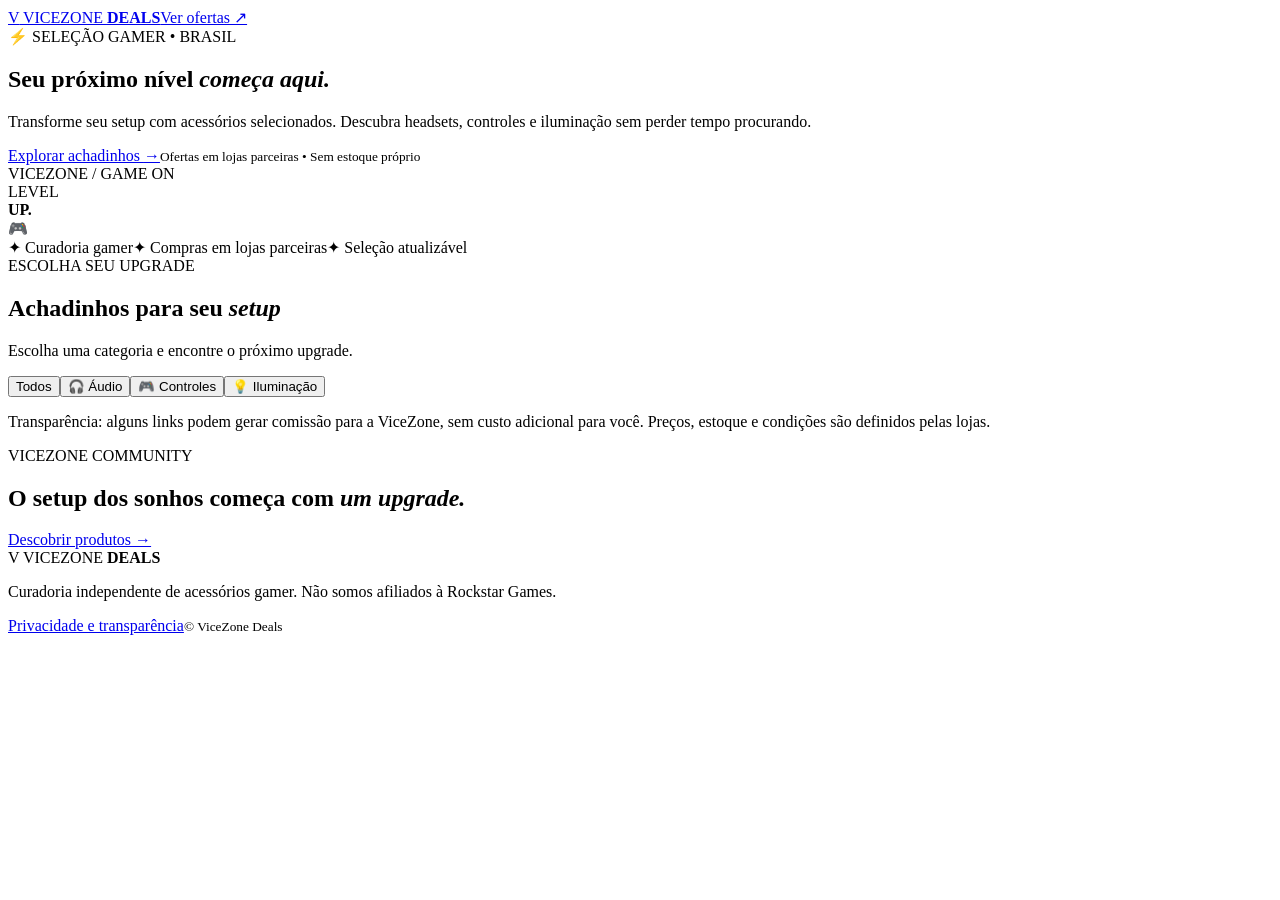
==== index.html @ 6a2cc61e "feat: publish ViceZone Deals landing page (index.html)" ====
<!doctype html><html lang="pt-BR"><head><meta charset="utf-8"><meta name="viewport" content="width=device-width,initial-scale=1"><meta name="theme-color" content="#090c19"><meta name="description" content="ViceZone Deals: acessórios gamer selecionados, setups e achadinhos."><title>ViceZone Deals | Seu próximo nível</title><link rel="stylesheet" href="assets/styles.css"></head><body><header class="top"><a class="logo" href="./"><span class="mark">V</span> VICEZONE <b>DEALS</b></a><a class="toplink" href="#ofertas">Ver ofertas ↗</a></header><main><section class="hero"><div class="glow"></div><div class="hero-inner"><span class="eyebrow">⚡ SELEÇÃO GAMER • BRASIL</span><h1>Seu próximo nível <em>começa aqui.</em></h1><p>Transforme seu setup com acessórios selecionados. Descubra headsets, controles e iluminação sem perder tempo procurando.</p><a class="cta" href="#ofertas">Explorar achadinhos <span>→</span></a><small>Ofertas em lojas parceiras • Sem estoque próprio</small></div><div class="hero-art"><div class="screen"><div class="screen-top">VICEZONE / GAME ON</div><div class="neon">LEVEL<br><strong>UP.</strong></div><div class="bars"><i></i><i></i><i></i><i></i><i></i><i></i><i></i></div></div><div class="controller">🎮</div></div></section><section class="features"><span>✦ Curadoria gamer</span><span>✦ Compras em lojas parceiras</span><span>✦ Seleção atualizável</span></section><section class="catalog" id="ofertas"><div class="section-heading"><div><span class="eyebrow">ESCOLHA SEU UPGRADE</span><h2>Achadinhos para seu <em>setup</em></h2></div><p>Escolha uma categoria e encontre o próximo upgrade.</p></div><div class="filters" role="group" aria-label="Filtrar produtos"><button class="active" data-filter="todos">Todos</button><button data-filter="audio">🎧 Áudio</button><button data-filter="controles">🎮 Controles</button><button data-filter="iluminacao">💡 Iluminação</button></div><div class="grid" id="products" aria-live="polite"></div><p class="disclaimer">Transparência: alguns links podem gerar comissão para a ViceZone, sem custo adicional para você. Preços, estoque e condições são definidos pelas lojas.</p></section><section class="bottom"><span class="eyebrow">VICEZONE COMMUNITY</span><h2>O setup dos sonhos começa com <em>um upgrade.</em></h2><a class="cta" href="#ofertas">Descobrir produtos →</a></section></main><footer><div class="logo"><span class="mark">V</span> VICEZONE <b>DEALS</b></div><p>Curadoria independente de acessórios gamer. Não somos afiliados à Rockstar Games.</p><a href="politica.html">Privacidade e transparência</a><small>© <span id="year"></span> ViceZone Deals</small></footer><script type="module" src="js/app.js"></script></body></html>
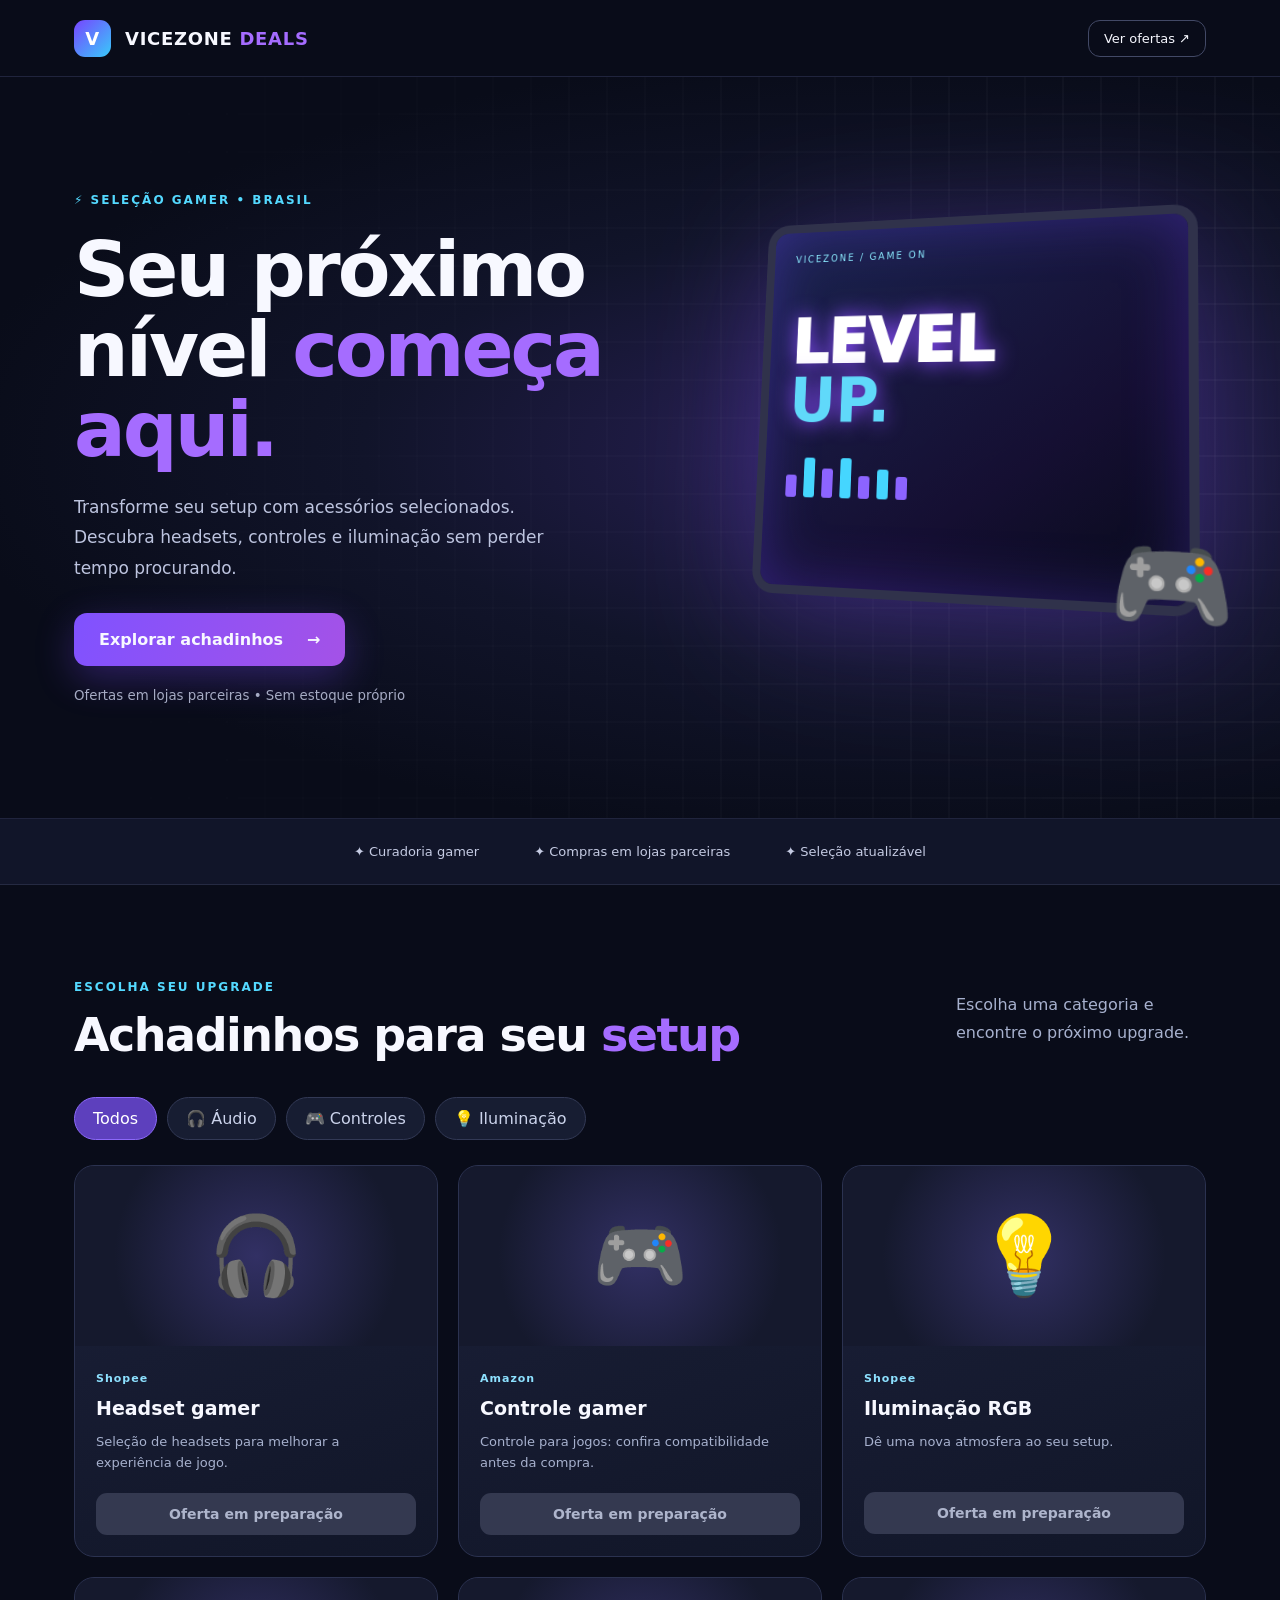
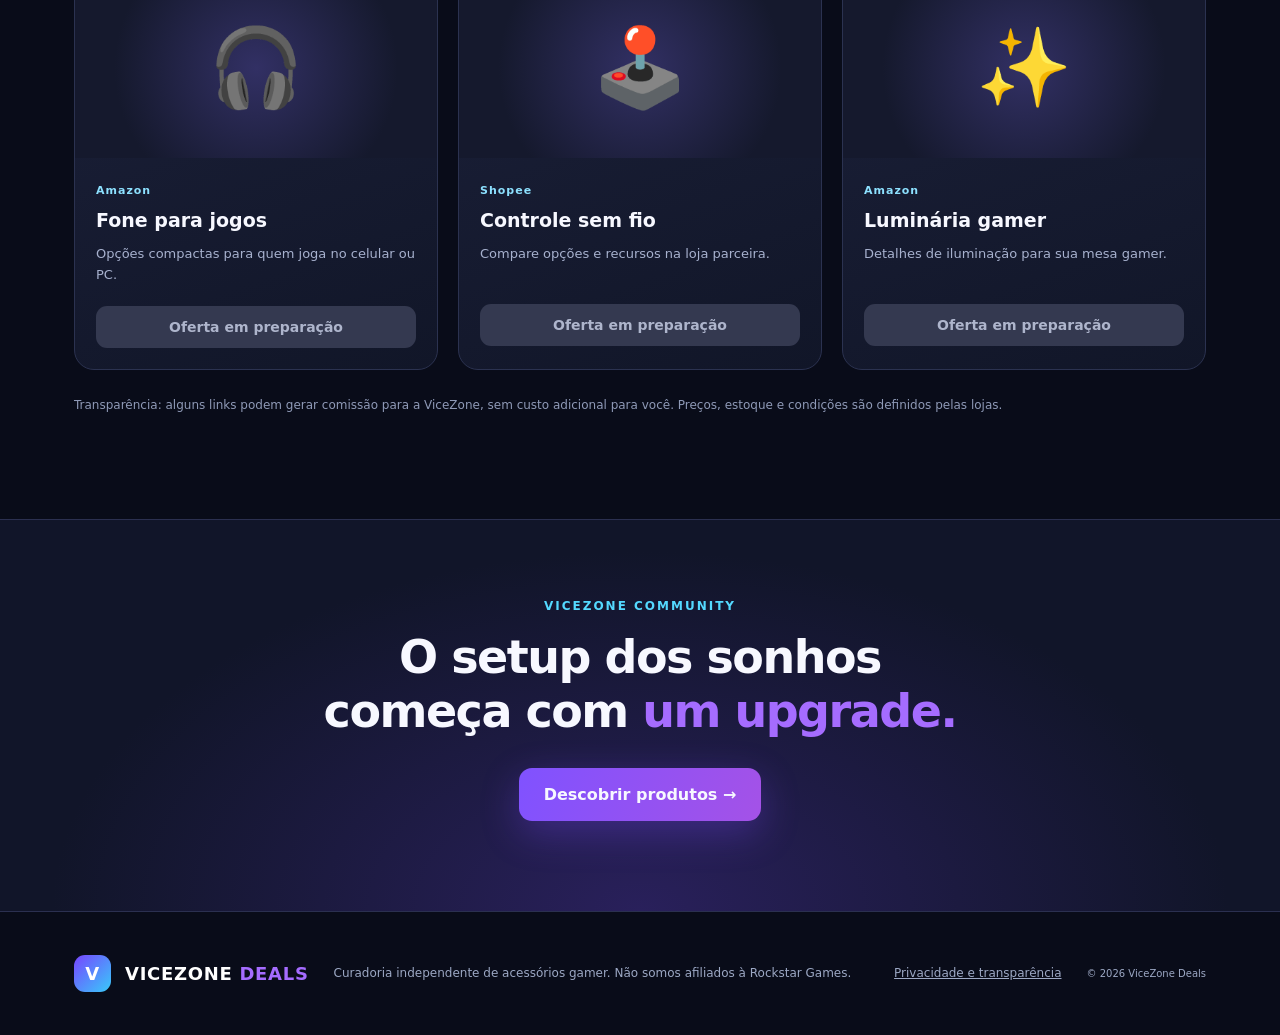
==== commit c9eef1dd: "feat: register favicon on landing page" ====
--- a/index.html
+++ b/index.html
@@ -1 +1 @@
-<!doctype html><html lang="pt-BR"><head><meta charset="utf-8"><meta name="viewport" content="width=device-width,initial-scale=1"><meta name="theme-color" content="#090c19"><meta name="description" content="ViceZone Deals: acessórios gamer selecionados, setups e achadinhos."><title>ViceZone Deals | Seu próximo nível</title><link rel="stylesheet" href="assets/styles.css"></head><body><header class="top"><a class="logo" href="./"><span class="mark">V</span> VICEZONE <b>DEALS</b></a><a class="toplink" href="#ofertas">Ver ofertas ↗</a></header><main><section class="hero"><div class="glow"></div><div class="hero-inner"><span class="eyebrow">⚡ SELEÇÃO GAMER • BRASIL</span><h1>Seu próximo nível <em>começa aqui.</em></h1><p>Transforme seu setup com acessórios selecionados. Descubra headsets, controles e iluminação sem perder tempo procurando.</p><a class="cta" href="#ofertas">Explorar achadinhos <span>→</span></a><small>Ofertas em lojas parceiras • Sem estoque próprio</small></div><div class="hero-art"><div class="screen"><div class="screen-top">VICEZONE / GAME ON</div><div class="neon">LEVEL<br><strong>UP.</strong></div><div class="bars"><i></i><i></i><i></i><i></i><i></i><i></i><i></i></div></div><div class="controller">🎮</div></div></section><section class="features"><span>✦ Curadoria gamer</span><span>✦ Compras em lojas parceiras</span><span>✦ Seleção atualizável</span></section><section class="catalog" id="ofertas"><div class="section-heading"><div><span class="eyebrow">ESCOLHA SEU UPGRADE</span><h2>Achadinhos para seu <em>setup</em></h2></div><p>Escolha uma categoria e encontre o próximo upgrade.</p></div><div class="filters" role="group" aria-label="Filtrar produtos"><button class="active" data-filter="todos">Todos</button><button data-filter="audio">🎧 Áudio</button><button data-filter="controles">🎮 Controles</button><button data-filter="iluminacao">💡 Iluminação</button></div><div class="grid" id="products" aria-live="polite"></div><p class="disclaimer">Transparência: alguns links podem gerar comissão para a ViceZone, sem custo adicional para você. Preços, estoque e condições são definidos pelas lojas.</p></section><section class="bottom"><span class="eyebrow">VICEZONE COMMUNITY</span><h2>O setup dos sonhos começa com <em>um upgrade.</em></h2><a class="cta" href="#ofertas">Descobrir produtos →</a></section></main><footer><div class="logo"><span class="mark">V</span> VICEZONE <b>DEALS</b></div><p>Curadoria independente de acessórios gamer. Não somos afiliados à Rockstar Games.</p><a href="politica.html">Privacidade e transparência</a><small>© <span id="year"></span> ViceZone Deals</small></footer><script type="module" src="js/app.js"></script></body></html>+<!doctype html><html lang="pt-BR"><head><meta charset="utf-8"><meta name="viewport" content="width=device-width,initial-scale=1"><meta name="theme-color" content="#090c19"><meta name="description" content="ViceZone Deals: acessórios gamer selecionados, setups e achadinhos."><title>ViceZone Deals | Seu próximo nível</title><link rel="icon" type="image/svg+xml" href="favicon.svg"><link rel="stylesheet" href="assets/styles.css"></head><body><header class="top"><a class="logo" href="./"><span class="mark">V</span> VICEZONE <b>DEALS</b></a><a class="toplink" href="#ofertas">Ver ofertas ↗</a></header><main><section class="hero"><div class="glow"></div><div class="hero-inner"><span class="eyebrow">⚡ SELEÇÃO GAMER • BRASIL</span><h1>Seu próximo nível <em>começa aqui.</em></h1><p>Transforme seu setup com acessórios selecionados. Descubra headsets, controles e iluminação sem perder tempo procurando.</p><a class="cta" href="#ofertas">Explorar achadinhos <span>→</span></a><small>Ofertas em lojas parceiras • Sem estoque próprio</small></div><div class="hero-art"><div class="screen"><div class="screen-top">VICEZONE / GAME ON</div><div class="neon">LEVEL<br><strong>UP.</strong></div><div class="bars"><i></i><i></i><i></i><i></i><i></i><i></i><i></i></div></div><div class="controller">🎮</div></div></section><section class="features"><span>✦ Curadoria gamer</span><span>✦ Compras em lojas parceiras</span><span>✦ Seleção atualizável</span></section><section class="catalog" id="ofertas"><div class="section-heading"><div><span class="eyebrow">ESCOLHA SEU UPGRADE</span><h2>Achadinhos para seu <em>setup</em></h2></div><p>Escolha uma categoria e encontre o próximo upgrade.</p></div><div class="filters" role="group" aria-label="Filtrar produtos"><button class="active" data-filter="todos">Todos</button><button data-filter="audio">🎧 Áudio</button><button data-filter="controles">🎮 Controles</button><button data-filter="iluminacao">💡 Iluminação</button></div><div class="grid" id="products" aria-live="polite"></div><p class="disclaimer">Transparência: alguns links podem gerar comissão para a ViceZone, sem custo adicional para você. Preços, estoque e condições são definidos pelas lojas.</p></section><section class="bottom"><span class="eyebrow">VICEZONE COMMUNITY</span><h2>O setup dos sonhos começa com <em>um upgrade.</em></h2><a class="cta" href="#ofertas">Descobrir produtos →</a></section></main><footer><div class="logo"><span class="mark">V</span> VICEZONE <b>DEALS</b></div><p>Curadoria independente de acessórios gamer. Não somos afiliados à Rockstar Games.</p><a href="politica.html">Privacidade e transparência</a><small>© <span id="year"></span> ViceZone Deals</small></footer><script type="module" src="js/app.js"></script></body></html>
--- a/assets/styles.css
+++ b/assets/styles.css
@@ -0,0 +1 @@
+:root{color-scheme:dark;--bg:#090c19;--card:#151a2e;--line:#29304b;--text:#f7f8ff;--muted:#a7b1ce;--purple:#a56cff;--cyan:#54d9ff}*{box-sizing:border-box}html{scroll-behavior:smooth}body{margin:0;background:var(--bg);color:var(--text);font-family:Inter,system-ui,-apple-system,Segoe UI,Arial,sans-serif}a{color:inherit;text-decoration:none}button{font:inherit;cursor:pointer}.top{height:76px;max-width:1180px;margin:auto;padding:0 24px;display:flex;align-items:center;justify-content:space-between}.logo{display:flex;align-items:center;gap:7px;font-size:18px;font-weight:900;letter-spacing:.7px}.logo b{color:var(--purple)}.mark{display:grid;place-items:center;background:linear-gradient(135deg,#7745ff,#38cafa);width:37px;height:37px;border-radius:11px;color:white;margin-right:7px}.toplink{border:1px solid #424966;padding:10px 15px;border-radius:12px;font-size:13px}.hero{position:relative;overflow:hidden;background:radial-gradient(ellipse at 70% 50%,#292057 0%,#11142a 42%,#090c19 75%);border-block:1px solid #20243d}.hero:before{content:'';position:absolute;inset:0;background:linear-gradient(transparent 95%,#ffffff08 96%),linear-gradient(90deg,transparent 95%,#ffffff08 96%);background-size:38px 38px;mask-image:linear-gradient(90deg,transparent,#000)}.hero-inner{position:relative;z-index:1;max-width:1180px;margin:auto;padding:112px 24px 115px;width:100%}.eyebrow{font-size:12px;font-weight:800;letter-spacing:2px;color:var(--cyan)}h1{font-size:clamp(43px,6vw,79px);line-height:1.04;max-width:710px;letter-spacing:-3px;margin:22px 0}h1 em,h2 em{font-style:normal;color:var(--purple)}.hero p{font-size:17px;line-height:1.8;max-width:520px;color:#bdc4df;margin-bottom:30px}.cta{display:inline-flex;align-items:center;gap:24px;padding:17px 25px;background:linear-gradient(110deg,#8052ff,#a452e7);font-weight:800;border-radius:13px;box-shadow:0 12px 38px #7d49ff50}.cta:hover{filter:brightness(1.15)}.hero small{display:block;margin-top:22px;color:#a6abc4}.hero-art{position:absolute;right:7%;top:18%;width:35%;transform:perspective(800px) rotateY(-13deg) rotateX(6deg);filter:drop-shadow(0 20px 65px #7e4cf64f)}.screen{aspect-ratio:1.15;background:linear-gradient(145deg,#1b2450,#150f32 65%,#080b1a);border:9px solid #30324b;border-radius:23px;padding:24px;box-shadow:inset 0 0 60px #6d42fb50}.screen-top{font-size:10px;color:#8beaff;letter-spacing:2px}.neon{margin-top:55px;font-size:clamp(30px,5vw,80px);font-weight:1000;line-height:.95;color:#fff;text-shadow:0 0 22px #8a4dff}.neon strong{color:#60d9fa}.bars{display:flex;align-items:end;gap:8px;height:45px;margin-top:25px}.bars i{width:12px;background:#8c64ff;height:50%;border-radius:3px}.bars i:nth-child(2n){height:90%;background:#45d6ff}.bars i:nth-child(3n){height:65%}.controller{position:absolute;right:-30px;bottom:-25px;font-size:90px}.features{display:flex;justify-content:center;gap:55px;flex-wrap:wrap;padding:25px;background:#111529;border-bottom:1px solid #252a42;color:#c5cbe3;font-size:13px}.catalog{max-width:1180px;margin:auto;padding:90px 24px}.section-heading{display:flex;justify-content:space-between;align-items:end;gap:25px}.section-heading p{max-width:250px;color:var(--muted);line-height:1.7}.section-heading h2,.bottom h2{font-size:clamp(29px,4vw,46px);letter-spacing:-1.5px;margin:13px 0 0}.filters{display:flex;flex-wrap:wrap;gap:10px;margin:35px 0 25px}.filters button{background:#171d32;border:1px solid #323955;color:#cbd3eb;padding:11px 18px;border-radius:99px}.filters button.active,.filters button:hover{background:#5d40bd;color:white;border-color:#8c69f9}.grid{display:grid;grid-template-columns:repeat(3,minmax(0,1fr));gap:20px}.product{background:linear-gradient(160deg,#1b2039,#111628);border:1px solid #2b3250;border-radius:20px;overflow:hidden;transition:transform .2s}.product:hover{transform:translateY(-4px);border-color:#6954a8}.visual{height:180px;background:radial-gradient(circle at center,#323064,#15192d 70%);display:grid;place-items:center;font-size:77px}.product-body{padding:21px}.store{font-size:11px;letter-spacing:1px;font-weight:800;color:#8de1ff}.product h3{font-size:19px;margin:11px 0}.product p{font-size:13px;line-height:1.6;color:var(--muted);min-height:40px}.product a,.product .disabled{display:block;text-align:center;padding:13px;background:#7350e5;border-radius:11px;font-size:14px;font-weight:800;margin-top:20px}.product .disabled{background:#343950;color:#aeb5cc;cursor:not-allowed}.disclaimer{color:#8f9ab7;font-size:12px;line-height:1.8;margin-top:25px}.bottom{text-align:center;padding:75px 20px 90px;background:radial-gradient(ellipse at 50% 100%,#29205b,#111529 65%);border-block:1px solid #2b3050}.bottom h2{max-width:650px;margin:16px auto 30px}footer{max-width:1180px;margin:auto;padding:40px 24px;display:flex;gap:25px;align-items:center;flex-wrap:wrap;color:#9ca8c4;font-size:12px}footer .logo{color:white}footer p{flex:1;min-width:180px;line-height:1.6}footer a{text-decoration:underline}@media(max-width:900px){.hero-art{opacity:.17;width:60%;right:-10%;top:15%}.hero-inner{padding-block:85px}.grid{grid-template-columns:repeat(2,minmax(0,1fr))}.features{gap:18px}}@media(max-width:580px){.top{height:67px;padding-inline:16px}.logo{font-size:14px}.mark{width:30px;height:30px}.toplink{font-size:11px}.hero-inner{padding:75px 20px 80px}h1{letter-spacing:-1.5px}.hero p{font-size:15px}.hero-art{display:none}.features{justify-content:flex-start;padding:18px 20px;gap:14px}.features span{font-size:11px}.catalog{padding:65px 16px}.section-heading{display:block}.grid{grid-template-columns:1fr}.visual{height:170px}.product p{min-height:0}footer{display:block}footer>*{display:block;margin-bottom:18px}}
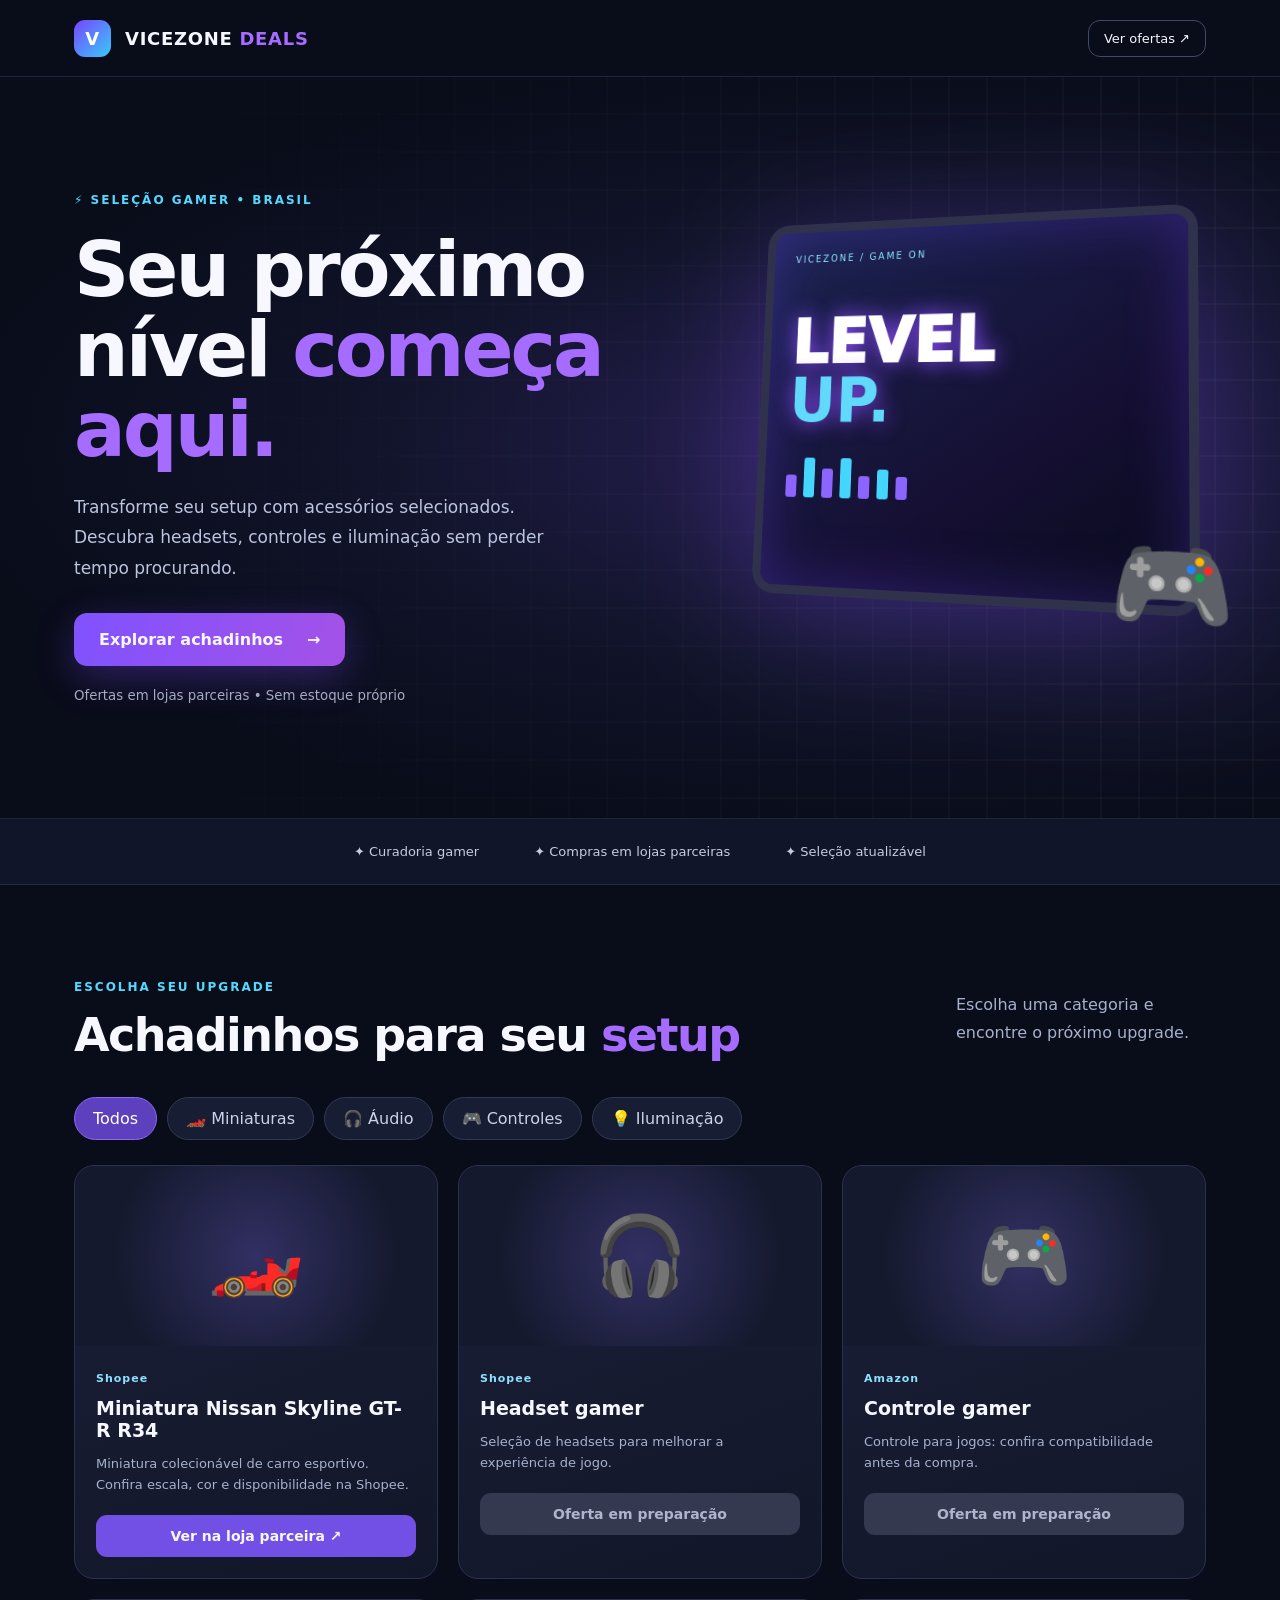
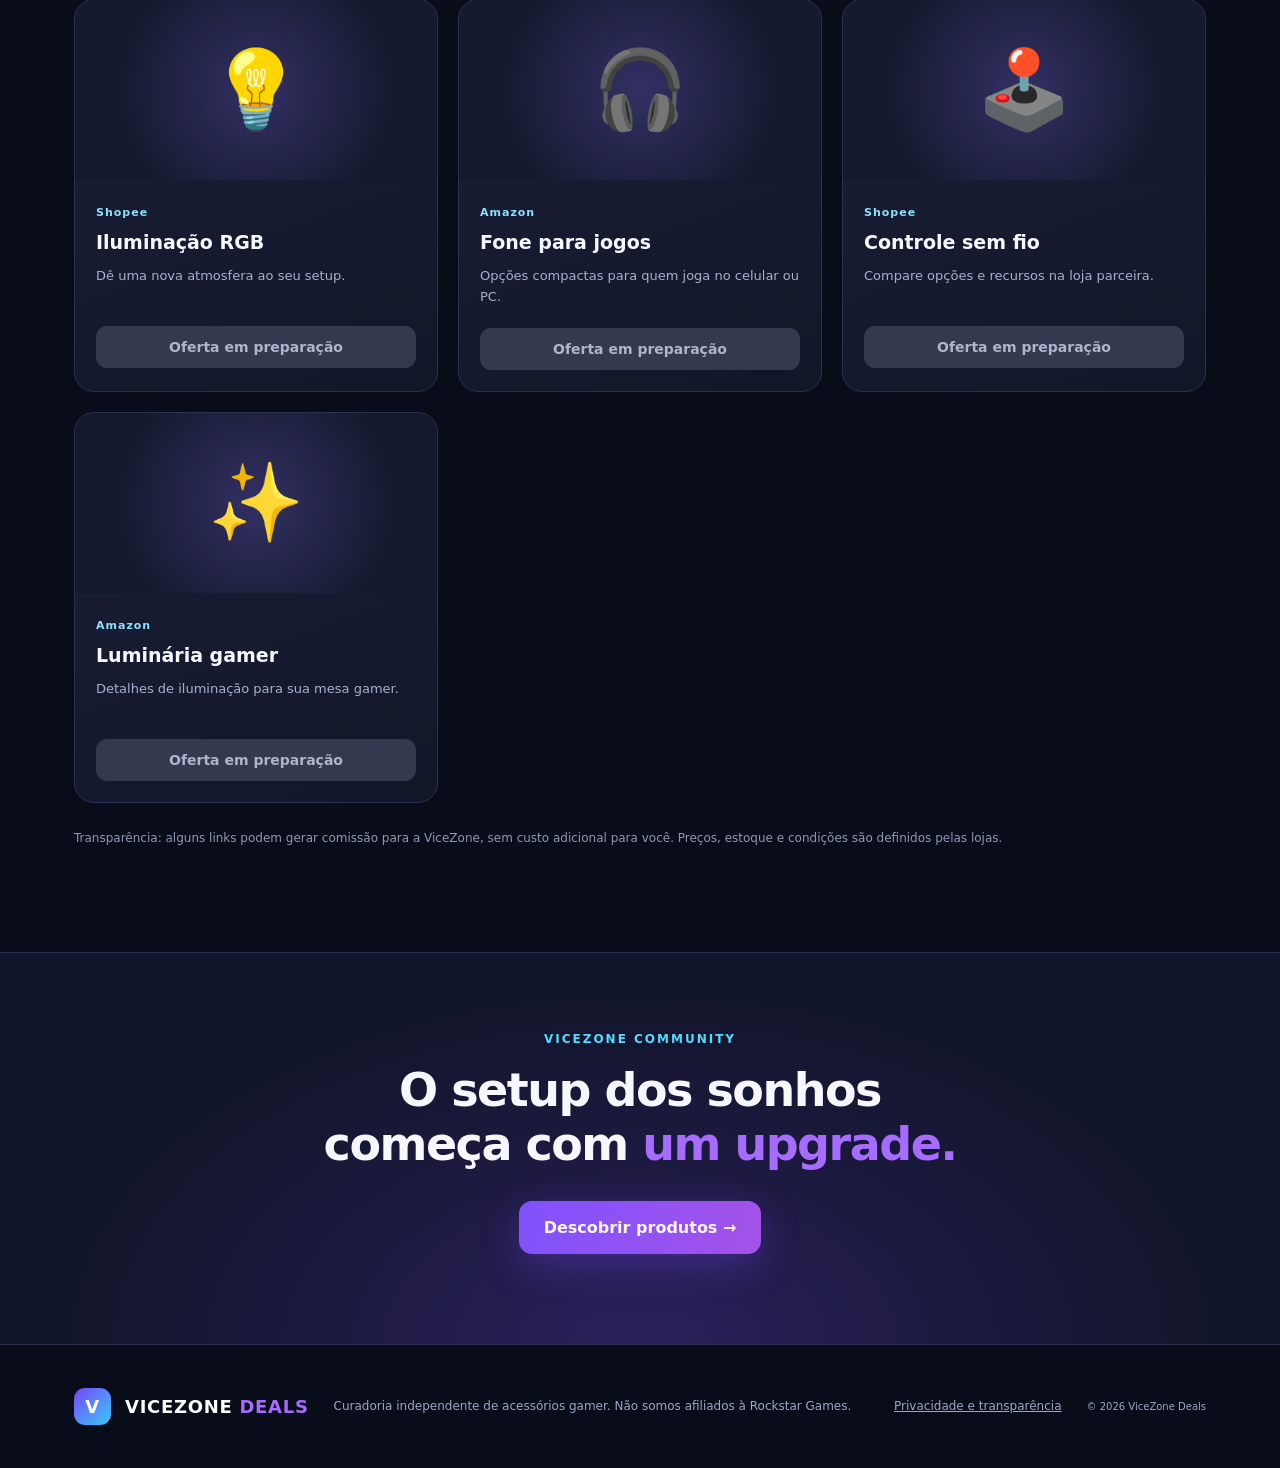
==== commit 571fc044: "feat: add miniature car category filter" ====
--- a/index.html
+++ b/index.html
@@ -1 +1 @@
-<!doctype html><html lang="pt-BR"><head><meta charset="utf-8"><meta name="viewport" content="width=device-width,initial-scale=1"><meta name="theme-color" content="#090c19"><meta name="description" content="ViceZone Deals: acessórios gamer selecionados, setups e achadinhos."><title>ViceZone Deals | Seu próximo nível</title><link rel="icon" type="image/svg+xml" href="favicon.svg"><link rel="stylesheet" href="assets/styles.css"></head><body><header class="top"><a class="logo" href="./"><span class="mark">V</span> VICEZONE <b>DEALS</b></a><a class="toplink" href="#ofertas">Ver ofertas ↗</a></header><main><section class="hero"><div class="glow"></div><div class="hero-inner"><span class="eyebrow">⚡ SELEÇÃO GAMER • BRASIL</span><h1>Seu próximo nível <em>começa aqui.</em></h1><p>Transforme seu setup com acessórios selecionados. Descubra headsets, controles e iluminação sem perder tempo procurando.</p><a class="cta" href="#ofertas">Explorar achadinhos <span>→</span></a><small>Ofertas em lojas parceiras • Sem estoque próprio</small></div><div class="hero-art"><div class="screen"><div class="screen-top">VICEZONE / GAME ON</div><div class="neon">LEVEL<br><strong>UP.</strong></div><div class="bars"><i></i><i></i><i></i><i></i><i></i><i></i><i></i></div></div><div class="controller">🎮</div></div></section><section class="features"><span>✦ Curadoria gamer</span><span>✦ Compras em lojas parceiras</span><span>✦ Seleção atualizável</span></section><section class="catalog" id="ofertas"><div class="section-heading"><div><span class="eyebrow">ESCOLHA SEU UPGRADE</span><h2>Achadinhos para seu <em>setup</em></h2></div><p>Escolha uma categoria e encontre o próximo upgrade.</p></div><div class="filters" role="group" aria-label="Filtrar produtos"><button class="active" data-filter="todos">Todos</button><button data-filter="audio">🎧 Áudio</button><button data-filter="controles">🎮 Controles</button><button data-filter="iluminacao">💡 Iluminação</button></div><div class="grid" id="products" aria-live="polite"></div><p class="disclaimer">Transparência: alguns links podem gerar comissão para a ViceZone, sem custo adicional para você. Preços, estoque e condições são definidos pelas lojas.</p></section><section class="bottom"><span class="eyebrow">VICEZONE COMMUNITY</span><h2>O setup dos sonhos começa com <em>um upgrade.</em></h2><a class="cta" href="#ofertas">Descobrir produtos →</a></section></main><footer><div class="logo"><span class="mark">V</span> VICEZONE <b>DEALS</b></div><p>Curadoria independente de acessórios gamer. Não somos afiliados à Rockstar Games.</p><a href="politica.html">Privacidade e transparência</a><small>© <span id="year"></span> ViceZone Deals</small></footer><script type="module" src="js/app.js"></script></body></html>+<!doctype html><html lang="pt-BR"><head><meta charset="utf-8"><meta name="viewport" content="width=device-width,initial-scale=1"><meta name="theme-color" content="#090c19"><meta name="description" content="ViceZone Deals: acessórios gamer selecionados, setups e achadinhos."><title>ViceZone Deals | Seu próximo nível</title><link rel="icon" type="image/svg+xml" href="favicon.svg"><link rel="stylesheet" href="assets/styles.css"></head><body><header class="top"><a class="logo" href="./"><span class="mark">V</span> VICEZONE <b>DEALS</b></a><a class="toplink" href="#ofertas">Ver ofertas ↗</a></header><main><section class="hero"><div class="glow"></div><div class="hero-inner"><span class="eyebrow">⚡ SELEÇÃO GAMER • BRASIL</span><h1>Seu próximo nível <em>começa aqui.</em></h1><p>Transforme seu setup com acessórios selecionados. Descubra headsets, controles e iluminação sem perder tempo procurando.</p><a class="cta" href="#ofertas">Explorar achadinhos <span>→</span></a><small>Ofertas em lojas parceiras • Sem estoque próprio</small></div><div class="hero-art"><div class="screen"><div class="screen-top">VICEZONE / GAME ON</div><div class="neon">LEVEL<br><strong>UP.</strong></div><div class="bars"><i></i><i></i><i></i><i></i><i></i><i></i><i></i></div></div><div class="controller">🎮</div></div></section><section class="features"><span>✦ Curadoria gamer</span><span>✦ Compras em lojas parceiras</span><span>✦ Seleção atualizável</span></section><section class="catalog" id="ofertas"><div class="section-heading"><div><span class="eyebrow">ESCOLHA SEU UPGRADE</span><h2>Achadinhos para seu <em>setup</em></h2></div><p>Escolha uma categoria e encontre o próximo upgrade.</p></div><div class="filters" role="group" aria-label="Filtrar produtos"><button class="active" data-filter="todos">Todos</button><button data-filter="miniaturas">🏎️ Miniaturas</button><button data-filter="audio">🎧 Áudio</button><button data-filter="controles">🎮 Controles</button><button data-filter="iluminacao">💡 Iluminação</button></div><div class="grid" id="products" aria-live="polite"></div><p class="disclaimer">Transparência: alguns links podem gerar comissão para a ViceZone, sem custo adicional para você. Preços, estoque e condições são definidos pelas lojas.</p></section><section class="bottom"><span class="eyebrow">VICEZONE COMMUNITY</span><h2>O setup dos sonhos começa com <em>um upgrade.</em></h2><a class="cta" href="#ofertas">Descobrir produtos →</a></section></main><footer><div class="logo"><span class="mark">V</span> VICEZONE <b>DEALS</b></div><p>Curadoria independente de acessórios gamer. Não somos afiliados à Rockstar Games.</p><a href="politica.html">Privacidade e transparência</a><small>© <span id="year"></span> ViceZone Deals</small></footer><script type="module" src="js/app.js"></script></body></html>
